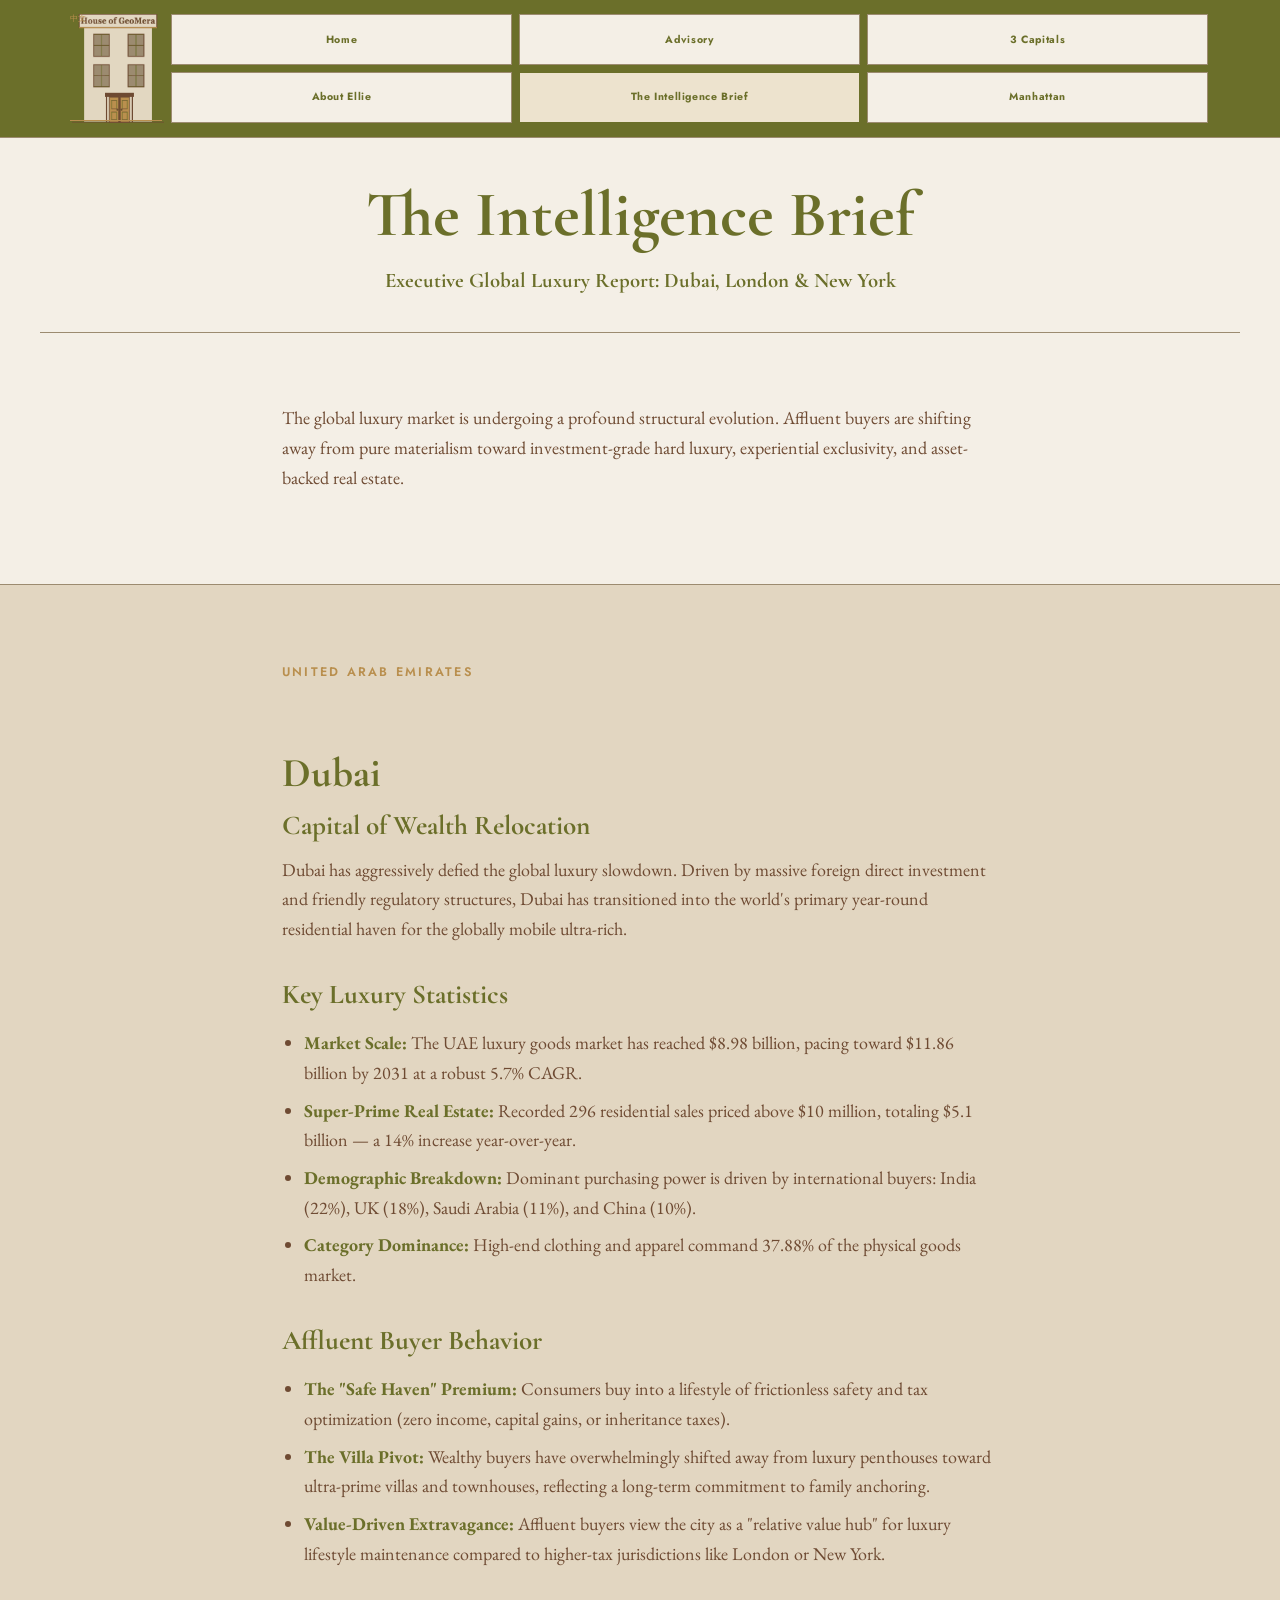
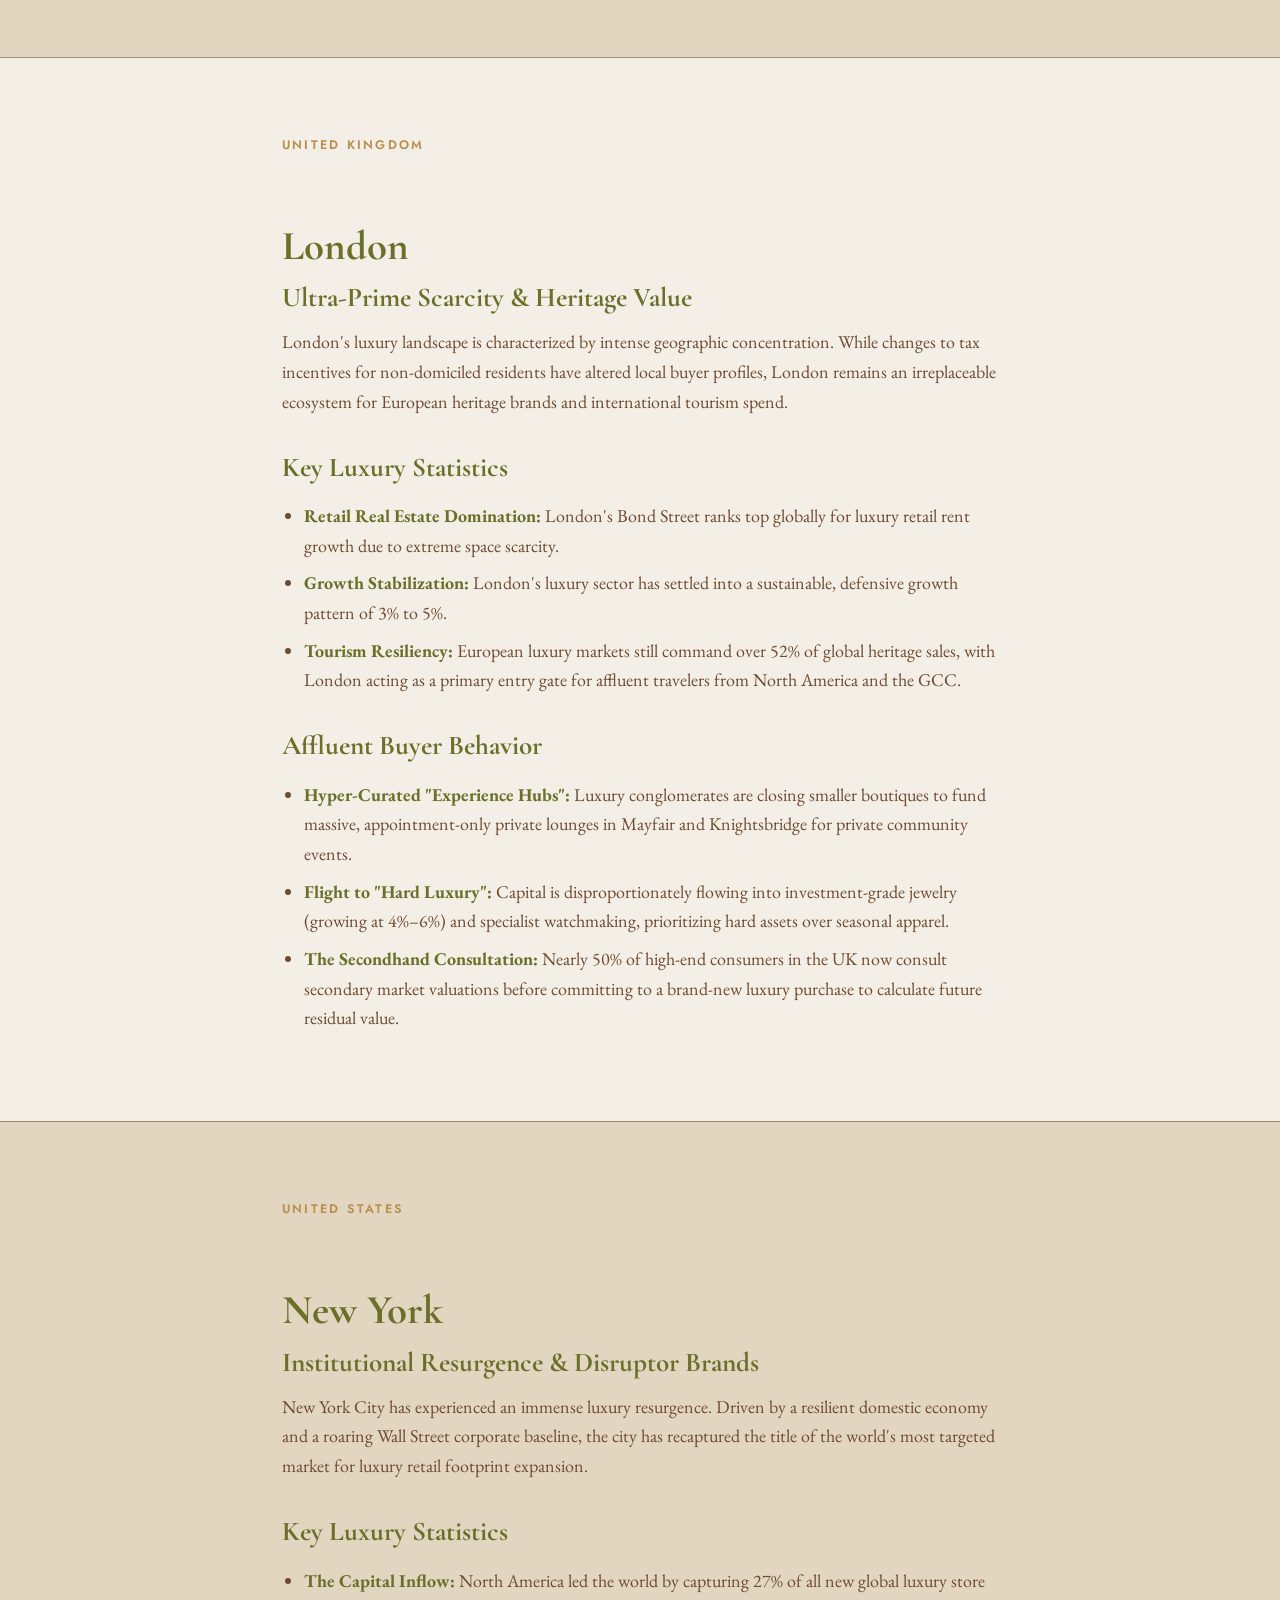
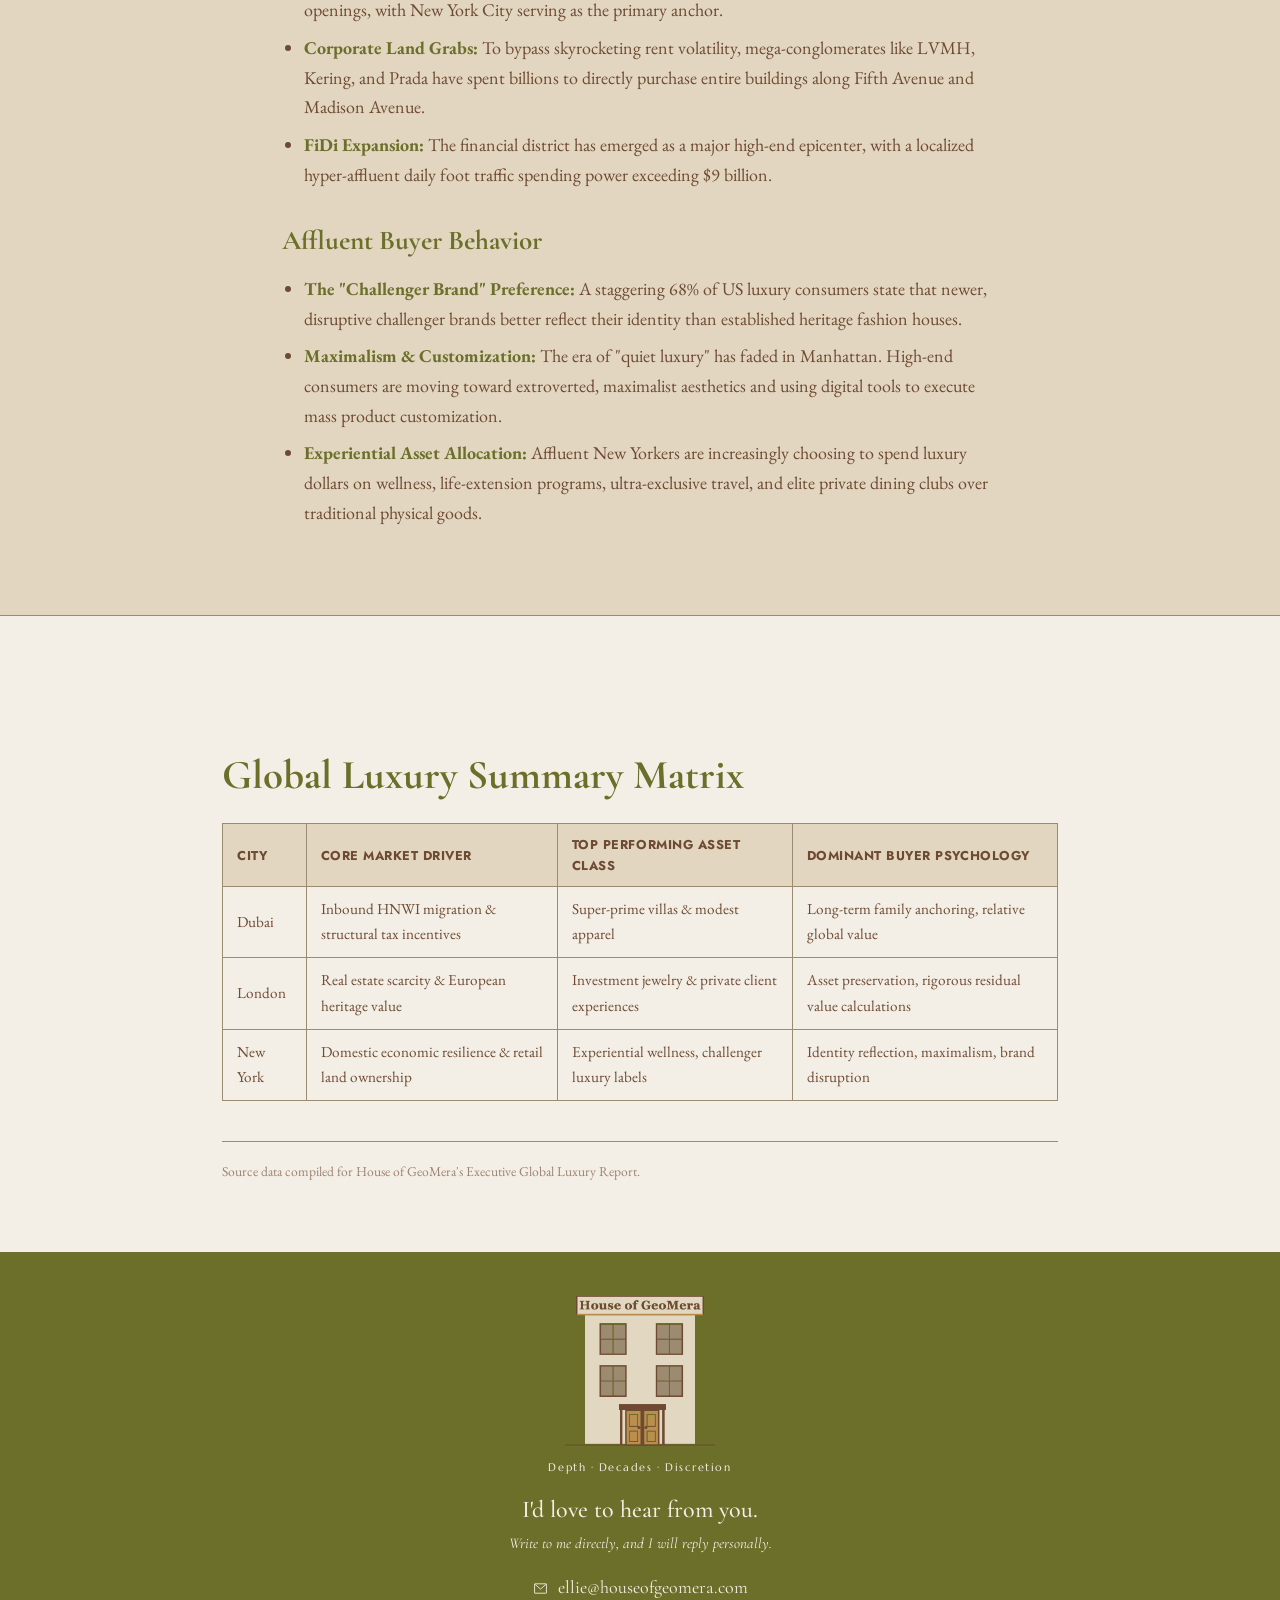
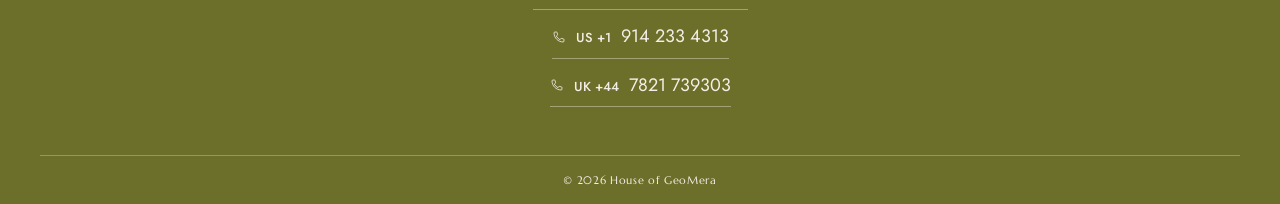
==== luxury-intelligence/global-report-2025-2026/index.html @ c850416c "Move Intelligence Brief to /luxury-intelligence/global-report-2025-2026/ with 301 redirect, fix head" ====
<!DOCTYPE html>
<html lang="en">
<head>
<meta charset="UTF-8">
<meta name="viewport" content="width=device-width, initial-scale=1.0">
<title>Global Luxury Market Intelligence 2025-2026: Dubai, London, NYC | House of GeoMera</title>
<meta name="description" content="Deep dive research into the 2025-2026 luxury market trends, ultra-prime real estate statistics, and affluent buyer behaviors across Dubai, London, and New York.">
<meta name="keywords" content="luxury market intelligence, luxury real estate 2026, Dubai super prime property, London ultra prime real estate, New York affluent buyer behavior, HNWI investment trends">
<link rel="canonical" href="https://www.houseofgeomera.com/luxury-intelligence/global-report-2025-2026/">
<meta property="og:type" content="article">
<meta property="og:title" content="Global Luxury Market Intelligence 2025-2026: Dubai, London, NYC">
<meta property="og:description" content="Exclusive 2025-2026 luxury market data and affluent buyer insights for Dubai, London, and New York.">
<meta property="og:url" content="https://www.houseofgeomera.com/luxury-intelligence/global-report-2025-2026/">
<meta property="og:image" content="https://www.houseofgeomera.com/images/og-cover.jpg">
<meta property="og:image:alt" content="Global luxury market intelligence report overview chart for Dubai, London, and New York City">
<meta property="twitter:card" content="summary_large_image">
<meta property="twitter:title" content="Global Luxury Market Intelligence 2025-2026: Dubai, London, NYC">
<meta property="twitter:description" content="Exclusive 2025-2026 luxury market data and affluent buyer insights for Dubai, London, and New York.">
<meta property="twitter:image" content="https://www.houseofgeomera.com/images/og-cover.jpg">
<script type="application/ld+json">
{
  "@context": "https://schema.org",
  "@type": "Report",
  "headline": "Executive Global Luxury Report (2025–2026): Dubai, London, & New York",
  "description": "An in-depth analysis of high-net-worth individual (HNWI) buyer behaviors and luxury market statistics across three global financial capitals.",
  "inLanguage": "en-US",
  "spatialCoverage": [
    {"@type": "Place", "name": "Dubai"},
    {"@type": "Place", "name": "London"},
    {"@type": "Place", "name": "New York City"}
  ],
  "temporalCoverage": "2025/2026",
  "about": [
    {"@type": "Thing", "name": "Luxury Goods Market"},
    {"@type": "Thing", "name": "Ultra-Prime Real Estate"},
    {"@type": "Thing", "name": "Affluent Buyer Behavior"}
  ]
}
</script>
<link rel="icon" type="image/png" sizes="32x32" href="/images/favicon-32x32.png">
<link rel="icon" type="image/png" sizes="16x16" href="/images/favicon-16x16.png">
<link rel="apple-touch-icon" sizes="180x180" href="/images/apple-touch-icon.png">
<link rel="icon" href="/images/favicon.ico">
<link rel="preconnect" href="https://fonts.googleapis.com">
<link rel="stylesheet" href="https://fonts.googleapis.com/css2?family=Cormorant+Garamond:wght@400;500;600&family=EB+Garamond:ital@0;1&family=Jost:wght@400;500;600&family=Marcellus&display=swap">
<link rel="stylesheet" href="/css/style.css">
</head>
<body>

<header class="site-header">
  <div class="container">
    <div class="nav-grid">
      <div class="logo-cell">
        <a href="/index.html" aria-label="House of GeoMera — Home">
          <img src="/images/logo-house-of-geomera.png" alt="House of GeoMera">
        </a>
        <a href="/zh.html" class="lang-tag">中文</a>
      </div>
      <a href="/index.html" class="tab r1c2">Home</a>
      <a href="/advisory.html" class="tab r1c3">Advisory</a>
      <div class="tab-cell r1c4">
        <span class="tab">3 Capitals</span>
        <div class="tab-dropdown">
          <a href="/dubai.html">Dubai</a>
          <a href="/london.html">London</a>
          <a href="/new-york.html">New York</a>
        </div>
      </div>
      <a href="/about.html" class="tab r2c2">About Ellie</a>
      <a href="/luxury-intelligence/global-report-2025-2026/" class="tab r2c3 current">The Intelligence Brief</a>
      <a href="/manhattan-neighborhoods.html" class="tab r2c4">Manhattan</a>
    </div>
  </div>
</header>

<main>
  <div class="page-hero page-hero-compact container">
    <div class="city-hero">
      <h1>The Intelligence Brief</h1>
      <p class="city-hero-sub">Executive Global Luxury Report: Dubai, London &amp; New York</p>
    </div>
  </div>

  <section>
    <div class="container prose">
      <p>The global luxury market is undergoing a profound structural evolution. Affluent buyers are shifting away from pure materialism toward investment-grade hard luxury, experiential exclusivity, and asset-backed real estate.</p>
    </div>
  </section>

  <section class="section-alt">
    <div class="container prose">
      <span class="eyebrow">United Arab Emirates</span>
      <h2>Dubai</h2>
      <h3 style="margin-top:-8px;">Capital of Wealth Relocation</h3>
      <p>Dubai has aggressively defied the global luxury slowdown. Driven by massive foreign direct investment and friendly regulatory structures, Dubai has transitioned into the world's primary year-round residential haven for the globally mobile ultra-rich.</p>

      <h3>Key Luxury Statistics</h3>
      <ul>
        <li><strong>Market Scale:</strong> The UAE luxury goods market has reached $8.98 billion, pacing toward $11.86 billion by 2031 at a robust 5.7% CAGR.</li>
        <li><strong>Super-Prime Real Estate:</strong> Recorded 296 residential sales priced above $10 million, totaling $5.1 billion — a 14% increase year-over-year.</li>
        <li><strong>Demographic Breakdown:</strong> Dominant purchasing power is driven by international buyers: India (22%), UK (18%), Saudi Arabia (11%), and China (10%).</li>
        <li><strong>Category Dominance:</strong> High-end clothing and apparel command 37.88% of the physical goods market.</li>
      </ul>

      <h3>Affluent Buyer Behavior</h3>
      <ul>
        <li><strong>The "Safe Haven" Premium:</strong> Consumers buy into a lifestyle of frictionless safety and tax optimization (zero income, capital gains, or inheritance taxes).</li>
        <li><strong>The Villa Pivot:</strong> Wealthy buyers have overwhelmingly shifted away from luxury penthouses toward ultra-prime villas and townhouses, reflecting a long-term commitment to family anchoring.</li>
        <li><strong>Value-Driven Extravagance:</strong> Affluent buyers view the city as a "relative value hub" for luxury lifestyle maintenance compared to higher-tax jurisdictions like London or New York.</li>
      </ul>
    </div>
  </section>

  <section>
    <div class="container prose">
      <span class="eyebrow">United Kingdom</span>
      <h2>London</h2>
      <h3 style="margin-top:-8px;">Ultra-Prime Scarcity &amp; Heritage Value</h3>
      <p>London's luxury landscape is characterized by intense geographic concentration. While changes to tax incentives for non-domiciled residents have altered local buyer profiles, London remains an irreplaceable ecosystem for European heritage brands and international tourism spend.</p>

      <h3>Key Luxury Statistics</h3>
      <ul>
        <li><strong>Retail Real Estate Domination:</strong> London's Bond Street ranks top globally for luxury retail rent growth due to extreme space scarcity.</li>
        <li><strong>Growth Stabilization:</strong> London's luxury sector has settled into a sustainable, defensive growth pattern of 3% to 5%.</li>
        <li><strong>Tourism Resiliency:</strong> European luxury markets still command over 52% of global heritage sales, with London acting as a primary entry gate for affluent travelers from North America and the GCC.</li>
      </ul>

      <h3>Affluent Buyer Behavior</h3>
      <ul>
        <li><strong>Hyper-Curated "Experience Hubs":</strong> Luxury conglomerates are closing smaller boutiques to fund massive, appointment-only private lounges in Mayfair and Knightsbridge for private community events.</li>
        <li><strong>Flight to "Hard Luxury":</strong> Capital is disproportionately flowing into investment-grade jewelry (growing at 4%–6%) and specialist watchmaking, prioritizing hard assets over seasonal apparel.</li>
        <li><strong>The Secondhand Consultation:</strong> Nearly 50% of high-end consumers in the UK now consult secondary market valuations before committing to a brand-new luxury purchase to calculate future residual value.</li>
      </ul>
    </div>
  </section>

  <section class="section-alt">
    <div class="container prose">
      <span class="eyebrow">United States</span>
      <h2>New York</h2>
      <h3 style="margin-top:-8px;">Institutional Resurgence &amp; Disruptor Brands</h3>
      <p>New York City has experienced an immense luxury resurgence. Driven by a resilient domestic economy and a roaring Wall Street corporate baseline, the city has recaptured the title of the world's most targeted market for luxury retail footprint expansion.</p>

      <h3>Key Luxury Statistics</h3>
      <ul>
        <li><strong>The Capital Inflow:</strong> North America led the world by capturing 27% of all new global luxury store openings, with New York City serving as the primary anchor.</li>
        <li><strong>Corporate Land Grabs:</strong> To bypass skyrocketing rent volatility, mega-conglomerates like LVMH, Kering, and Prada have spent billions to directly purchase entire buildings along Fifth Avenue and Madison Avenue.</li>
        <li><strong>FiDi Expansion:</strong> The financial district has emerged as a major high-end epicenter, with a localized hyper-affluent daily foot traffic spending power exceeding $9 billion.</li>
      </ul>

      <h3>Affluent Buyer Behavior</h3>
      <ul>
        <li><strong>The "Challenger Brand" Preference:</strong> A staggering 68% of US luxury consumers state that newer, disruptive challenger brands better reflect their identity than established heritage fashion houses.</li>
        <li><strong>Maximalism &amp; Customization:</strong> The era of "quiet luxury" has faded in Manhattan. High-end consumers are moving toward extroverted, maximalist aesthetics and using digital tools to execute mass product customization.</li>
        <li><strong>Experiential Asset Allocation:</strong> Affluent New Yorkers are increasingly choosing to spend luxury dollars on wellness, life-extension programs, ultra-exclusive travel, and elite private dining clubs over traditional physical goods.</li>
      </ul>
    </div>
  </section>

  <section>
    <div class="container prose" style="max-width:900px;">
      <h2>Global Luxury Summary Matrix</h2>
      <table class="data-table">
        <thead>
          <tr>
            <th>City</th>
            <th>Core Market Driver</th>
            <th>Top Performing Asset Class</th>
            <th>Dominant Buyer Psychology</th>
          </tr>
        </thead>
        <tbody>
          <tr>
            <td>Dubai</td>
            <td>Inbound HNWI migration &amp; structural tax incentives</td>
            <td>Super-prime villas &amp; modest apparel</td>
            <td>Long-term family anchoring, relative global value</td>
          </tr>
          <tr>
            <td>London</td>
            <td>Real estate scarcity &amp; European heritage value</td>
            <td>Investment jewelry &amp; private client experiences</td>
            <td>Asset preservation, rigorous residual value calculations</td>
          </tr>
          <tr>
            <td>New York</td>
            <td>Domestic economic resilience &amp; retail land ownership</td>
            <td>Experiential wellness, challenger luxury labels</td>
            <td>Identity reflection, maximalism, brand disruption</td>
          </tr>
        </tbody>
      </table>
      <div class="source-note">
        Source data compiled for House of GeoMera's Executive Global Luxury Report.
      </div>
    </div>
  </section>
</main>

<footer class="hog-footer" id="contact">
  <div class="container hog-footer-inner">
    <div class="hog-footer-brand">
      <img src="/images/logo-house-of-geomera.png" alt="House of GeoMera">
      <div class="hog-footer-tagline">Depth &middot; Decades &middot; Discretion</div>
    </div>
    <div class="hog-footer-divider"></div>
    <div class="hog-footer-contact">
      <h2>I'd love to hear from you.</h2>
      <p class="hog-footer-note">Write to me directly, and I will reply personally.</p>
      <a href="mailto:ellie@houseofgeomera.com" class="hog-contact-link">
        <svg width="15" height="15" viewBox="0 0 24 24" fill="none"><rect x="2.5" y="4.5" width="19" height="15" rx="0.5" stroke="#f4efe6" stroke-width="1.4"/><path d="M3.5 5.5L12 13L20.5 5.5" stroke="#f4efe6" stroke-width="1.4"/></svg>
        ellie@houseofgeomera.com
      </a>
      <a href="tel:+19142334313" class="hog-contact-link hog-phone">
        <svg width="14" height="14" viewBox="0 0 24 24" fill="none"><path d="M5 3.5C4 3.5 3.5 4 3.5 5C3.5 13.5 10.5 20.5 19 20.5C20 20.5 20.5 20 20.5 19V16.2C20.5 15.7 20.1 15.3 19.6 15.2L15.9 14.4C15.5 14.3 15.1 14.5 14.9 14.8L13.6 16.6C11 15.3 8.7 13 7.4 10.4L9.2 9.1C9.5 8.9 9.7 8.5 9.6 8.1L8.8 4.4C8.7 3.9 8.3 3.5 7.8 3.5H5Z" stroke="#f4efe6" stroke-width="1.4" stroke-linejoin="round"/></svg>
        <span><span class="hog-country">US +1</span>914 233 4313</span>
      </a>
      <a href="tel:+447821739303" class="hog-contact-link hog-phone">
        <svg width="14" height="14" viewBox="0 0 24 24" fill="none"><path d="M5 3.5C4 3.5 3.5 4 3.5 5C3.5 13.5 10.5 20.5 19 20.5C20 20.5 20.5 20 20.5 19V16.2C20.5 15.7 20.1 15.3 19.6 15.2L15.9 14.4C15.5 14.3 15.1 14.5 14.9 14.8L13.6 16.6C11 15.3 8.7 13 7.4 10.4L9.2 9.1C9.5 8.9 9.7 8.5 9.6 8.1L8.8 4.4C8.7 3.9 8.3 3.5 7.8 3.5H5Z" stroke="#f4efe6" stroke-width="1.4" stroke-linejoin="round"/></svg>
        <span><span class="hog-country">UK +44</span>7821 739303</span>
      </a>
    </div>
  </div>
  <div class="hog-footer-bottom container">&copy; 2026 House of GeoMera</div>
</footer>
<script src="/js/main.js"></script>
</body>
</html>
---- css/style.css ----
/* ==========================================================================
   Ellie's Connect — Brand Stylesheet
   ========================================================================== */

:root {
  /* House of GeoMera palette (logo-matched) */
  --linen: #f4efe6;
  --sand: #e2d6c1;
  --taupe: #9c8b70;
  --olive: #6b6f2a;
  --brown: #6e4a32;
  --brass: #b98f4e;

  /* Semantic aliases (kept so existing rules/inline styles need no rewrite) */
  --cream: var(--linen);
  --cream-light: var(--sand);
  --burgundy: var(--brown);
  --burgundy-dark: #5a3a28;
  --gold: var(--brass);
  --gold-light: var(--sand);
  --gold-logo: var(--brass);
  --text-dark: var(--brown);
  --text-muted: rgba(110, 74, 50, 0.65);
  --border: var(--taupe);
  --serif: 'Cormorant Garamond', 'Playfair Display', Georgia, 'Times New Roman', serif;
  --serif-body: 'EB Garamond', Georgia, 'Times New Roman', serif;
  --sans: 'Jost', 'Helvetica Neue', Arial, sans-serif;
  --max-width: 1200px;
}

* { box-sizing: border-box; }

html { scroll-behavior: smooth; }

body {
  margin: 0;
  background: var(--cream);
  color: var(--text-dark);
  font-family: var(--serif-body);
  font-size: 18px;
  line-height: 1.65;
  -webkit-font-smoothing: antialiased;
}

img { max-width: 100%; display: block; }

a { color: inherit; text-decoration: none; }

h1, h2, h3, h4 {
  font-family: var(--serif);
  font-weight: 700;
  color: var(--olive);
  line-height: 1.15;
  margin: 0 0 0.5em;
}

h1 { font-size: clamp(2.4rem, 5vw, 4rem); font-weight: 700; }
h2 { font-size: clamp(1.8rem, 3.2vw, 2.6rem); }
h3 { font-size: clamp(1.3rem, 2.2vw, 1.7rem); }

p { margin: 0 0 1.2em; }

.eyebrow {
  font-family: var(--sans);
  text-transform: uppercase;
  letter-spacing: 0.18em;
  font-size: 0.78rem;
  color: var(--gold);
  font-weight: 600;
}

.container {
  max-width: var(--max-width);
  margin: 0 auto;
  padding: 0 32px;
}

/* ---------- Header ---------- */
.site-header {
  border-bottom: 1px solid var(--border);
  background: var(--olive);
}

.header-inner {
  display: flex;
  align-items: center;
  justify-content: space-between;
  max-width: var(--max-width);
  margin: 0 auto;
  padding: 18px 32px;
  gap: 24px;
}

.logo {
  display: flex;
  align-items: center;
  gap: 12px;
  flex-shrink: 0;
}

.logo-mark {
  width: 52px;
  height: 52px;
  background: var(--burgundy);
  display: flex;
  align-items: center;
  justify-content: center;
  border-radius: 3px;
}

.logo-text {
  font-family: var(--serif);
  font-size: 1.15rem;
  color: var(--burgundy);
  line-height: 1.1;
}

.logo-text span { display: block; font-size: 0.95em; }

.header-logo-img { height: 58px; width: auto; display: block; }

nav.main-nav {
  display: flex;
  align-items: center;
  gap: 28px;
  font-family: var(--serif-body);
  font-size: 1.02rem;
}

nav.main-nav > ul {
  display: flex;
  list-style: none;
  gap: 26px;
  margin: 0;
  padding: 0;
  align-items: center;
}

nav.main-nav .has-dropdown { position: relative; }

nav.main-nav .dropdown {
  display: none;
  position: absolute;
  top: 100%;
  left: 0;
  background: var(--cream-light);
  border: 1px solid var(--border);
  min-width: 220px;
  padding: 10px 0;
  margin-top: 12px;
}

nav.main-nav .has-dropdown:hover .dropdown,
nav.main-nav .has-dropdown:focus-within .dropdown { display: block; }

nav.main-nav .dropdown a {
  display: block;
  padding: 9px 20px;
  font-size: 0.96rem;
}

nav.main-nav .dropdown a:hover { background: var(--cream); color: var(--gold); }

nav.main-nav a:hover, nav.main-nav .current { color: var(--burgundy); border-bottom: 1px solid var(--olive); }

.nav-lang { font-size: 0.9rem; color: var(--text-muted); }

.nav-toggle {
  display: none;
  background: none;
  border: 1px solid var(--border);
  padding: 8px 12px;
  font-family: var(--sans);
  cursor: pointer;
}

/* ---------- Buttons ---------- */
.btn {
  display: inline-block;
  font-family: var(--sans);
  text-transform: uppercase;
  letter-spacing: 0.12em;
  font-size: 0.82rem;
  font-weight: 600;
  padding: 15px 34px;
  border: 1px solid var(--burgundy);
  color: var(--burgundy);
  background: transparent;
  transition: background 0.2s, color 0.2s;
  cursor: pointer;
}

.btn:hover { background: var(--burgundy); color: var(--cream-light); }

.btn-solid { background: var(--burgundy); color: var(--cream-light); }
.btn-solid:hover { background: var(--burgundy-dark); }

/* ---------- Hero ---------- */
.hero {
  padding: 90px 0 70px;
}

.hero .eyebrow { margin-bottom: 18px; display: block; }

.hero h1 { max-width: 850px; margin-bottom: 34px; }

.hero-actions { margin-bottom: 56px; }

.stat-row {
  display: grid;
  grid-template-columns: repeat(4, 1fr);
  gap: 22px;
  max-width: 900px;
}

.stat-box {
  border: 1px solid var(--border);
  background: var(--olive);
  padding: 34px 18px;
  text-align: center;
}

.stat-num {
  font-family: var(--serif);
  font-size: 2.6rem;
  font-weight: 700;
  color: var(--linen);
  line-height: 1;
  margin-bottom: 8px;
}

.stat-label {
  font-family: var(--sans);
  font-weight: 700;
  font-size: 0.82rem;
  letter-spacing: 0.04em;
  color: var(--linen);
}

/* ---------- Sections ---------- */
section { padding: 70px 0; }

.section-alt { background: var(--cream-light); border-top: 1px solid var(--border); border-bottom: 1px solid var(--border); }

.section-intro { max-width: 760px; margin-bottom: 46px; }

.grid-3 {
  display: grid;
  grid-template-columns: repeat(3, 1fr);
  gap: 34px;
}

.grid-2 {
  display: grid;
  grid-template-columns: repeat(2, 1fr);
  gap: 46px;
  align-items: start;
}

.card {
  border: 1px solid var(--border);
  padding: 40px 32px;
  background: var(--olive);
}

.card h3 { margin-bottom: 14px; color: var(--linen); }

.card p { color: var(--linen); }

.card a { color: var(--sand) !important; }

.card .num {
  font-family: var(--serif);
  color: var(--sand);
  font-size: 1.1rem;
  margin-bottom: 10px;
  display: block;
}

.pillar-list {
  list-style: none;
  padding: 0;
  margin: 0;
}

.pillar-list li {
  padding: 18px 0;
  border-bottom: 1px solid var(--border);
}

.pillar-list li:first-child { border-top: 1px solid var(--border); }

/* ---------- Quote / Pull ---------- */
.pull-quote {
  font-family: var(--serif);
  font-size: clamp(1.5rem, 2.6vw, 2.1rem);
  color: var(--burgundy);
  font-weight: 400;
  border-left: 3px solid var(--gold);
  padding-left: 28px;
  margin: 0;
}

/* ---------- Footer / Invitation ---------- */
.footer-invite {
  background: var(--burgundy);
  color: var(--cream-light);
  text-align: center;
  padding: 76px 0 0;
}

.footer-logo { margin-bottom: 34px; }

.footer-logo img {
  height: 96px;
  width: auto;
  margin: 0 auto;
}

.footer-invite .eyebrow { color: var(--gold-logo); display: block; margin-bottom: 18px; }

.footer-invite h2 {
  color: var(--cream-light);
  max-width: 620px;
  margin: 0 auto 18px;
}

.footer-invite .footer-note {
  font-family: var(--serif-body);
  font-size: 1.15rem;
  color: #d9cdb0;
  max-width: 440px;
  margin: 0 auto 40px;
}

.footer-contact-links {
  display: flex;
  justify-content: center;
  align-items: center;
  gap: 34px;
  flex-wrap: wrap;
  margin-bottom: 52px;
}

.footer-contact-links a {
  font-family: var(--serif);
  font-size: 1.25rem;
  color: var(--cream-light);
  border-bottom: 1px solid var(--gold-logo);
  padding-bottom: 3px;
  transition: color 0.2s;
}

.footer-contact-links a:hover { color: var(--gold-logo); }

.footer-contact-links .divider-dot { color: var(--gold-logo); }

.footer-bottom {
  border-top: 1px solid rgba(236, 178, 92, 0.28);
  padding: 24px 0;
  display: flex;
  justify-content: space-between;
  flex-wrap: wrap;
  gap: 10px;
  font-family: var(--sans);
  font-size: 0.78rem;
  letter-spacing: 0.05em;
}

.footer-bottom .cities { color: #b8a97e; }
.footer-bottom .copyright { color: #8a7a5e; }

/* ---------- Page header (interior pages) ---------- */
.page-hero {
  padding: 64px 0 50px;
  border-bottom: 1px solid var(--border);
}

.breadcrumb {
  font-family: var(--sans);
  font-size: 0.78rem;
  letter-spacing: 0.05em;
  color: var(--text-muted);
  margin-bottom: 22px;
  text-transform: uppercase;
}

.breadcrumb a { color: var(--gold); }

.city-hero { max-width: 640px; margin: 0 auto; text-align: center; }
.city-hero h1 { font-weight: 700; color: var(--olive); margin-bottom: 0.2em; }
.city-hero-sub { font-family: var(--serif); font-weight: 700; color: var(--olive); font-size: 1.3rem; margin: 0 auto; }

.page-hero-compact { padding: 40px 0 34px; min-height: 150px; display: flex; align-items: center; justify-content: center; }

.about-portrait { border: 1px solid var(--olive); padding: 10px; background: var(--olive); }
.about-portrait img { width: 100%; height: auto; aspect-ratio: 4 / 5; object-fit: cover; object-position: top; }

.prose strong, .prose b { color: var(--olive); }

.prose { max-width: 780px; }
.prose h2 { margin-top: 1.6em; }
.prose h3 { margin-top: 1.3em; color: var(--olive); }
.prose ul { padding-left: 22px; }
.prose li { margin-bottom: 8px; }

table.data-table {
  width: 100%;
  border-collapse: collapse;
  margin: 24px 0;
  font-size: 0.95rem;
}

table.data-table th, table.data-table td {
  border: 1px solid var(--border);
  padding: 10px 14px;
  text-align: left;
}

table.data-table th {
  background: var(--cream-light);
  font-family: var(--sans);
  font-size: 0.8rem;
  letter-spacing: 0.04em;
  text-transform: uppercase;
  color: var(--burgundy);
}

.source-note {
  font-size: 0.85rem;
  color: var(--text-muted);
  border-top: 1px solid var(--border);
  padding-top: 18px;
  margin-top: 40px;
}

.city-tabs {
  display: flex;
  gap: 10px;
  margin-bottom: 40px;
  flex-wrap: wrap;
}

.city-tabs a {
  font-family: var(--sans);
  font-size: 0.82rem;
  letter-spacing: 0.06em;
  text-transform: uppercase;
  padding: 10px 20px;
  border: 1px solid var(--border);
}

.city-tabs a.active, .city-tabs a:hover { background: var(--burgundy); color: var(--cream-light); border-color: var(--burgundy); }

.city-block { padding: 30px 0 10px; border-top: 1px solid var(--border); margin-top: 10px; }
.city-block:first-of-type { border-top: none; margin-top: 0; }

.neigh-block { padding: 26px 0; border-bottom: 1px solid var(--border); }
.neigh-block:last-child { border-bottom: none; }

/* ---------- House of GeoMera — Navigation (locked, do not restructure) ---------- */
.nav-grid {
  display: grid;
  grid-template-columns: 92px repeat(3, 1fr);
  grid-template-rows: repeat(2, 1fr);
  gap: 7px;
  align-items: stretch;
  padding: 14px 0;
}

.logo-cell { grid-row: 1 / 3; grid-column: 1; position: relative; }

.logo-cell a { display: block; width: 100%; height: 100%; }

.logo-cell svg, .logo-cell img { display: block; width: 100%; height: 100%; object-fit: fill; }

.logo-cell .lang-tag {
  position: absolute;
  bottom: 2px;
  right: 2px;
  font-size: 8px;
  color: var(--brass);
  border-bottom: 1px solid var(--brass);
  text-decoration: none;
}

.nav-grid .tab {
  border: 1px solid var(--taupe);
  background: var(--linen);
  display: flex;
  align-items: center;
  justify-content: center;
  text-align: center;
  font-family: var(--sans);
  font-weight: 700;
  font-size: 10.5px;
  letter-spacing: 0.06em;
  color: var(--olive);
  padding: 8px 6px;
  text-decoration: none;
  transition: border-color 0.15s, background 0.15s, color 0.15s;
}

.nav-grid .tab:hover, .nav-grid .tab.current {
  border-color: var(--olive);
  background: #ede3ce;
  color: var(--olive);
}

.nav-grid .tab-cell { position: relative; }
.nav-grid .tab-cell .tab { width: 100%; height: 100%; }

.tab-dropdown {
  display: none;
  flex-direction: column;
  position: absolute;
  top: 100%;
  left: 0;
  right: 0;
  background: var(--linen);
  border: 1px solid var(--taupe);
  border-top: none;
  z-index: 50;
}

.tab-cell:hover .tab-dropdown,
.tab-cell:focus-within .tab-dropdown { display: flex; }

.tab-dropdown a {
  padding: 8px 10px;
  font-family: var(--sans);
  font-size: 10.5px;
  letter-spacing: 0.06em;
  color: var(--brown);
  text-decoration: none;
  border-top: 1px solid var(--border);
  text-align: center;
}

.tab-dropdown a:first-child { border-top: none; }
.tab-dropdown a:hover { background: #ede3ce; color: var(--olive); }
.tab-dropdown a.current { color: var(--olive); font-weight: 600; }

.nav-grid .r1c2 { grid-row: 1; grid-column: 2; }
.nav-grid .r1c3 { grid-row: 1; grid-column: 3; }
.nav-grid .r1c4 { grid-row: 1; grid-column: 4; }
.nav-grid .r2c2 { grid-row: 2; grid-column: 2; }
.nav-grid .r2c3 { grid-row: 2; grid-column: 3; }
.nav-grid .r2c4 { grid-row: 2; grid-column: 4; }

/* ---------- House of GeoMera — Footer (locked) ---------- */
.hog-footer { background: var(--olive); }

.hog-footer-inner {
  display: flex;
  flex-direction: column;
  align-items: center;
  text-align: center;
  gap: 20px;
  padding: 44px 32px 36px;
}

.hog-footer-brand { flex: none; }

.hog-footer-brand svg, .hog-footer-brand img { display: block; width: 150px; height: 150px; object-fit: fill; margin: 0 auto; }

.hog-footer-tagline {
  margin-top: 12px;
  font-family: 'Marcellus', serif;
  font-size: 11px;
  letter-spacing: 0.14em;
  color: var(--linen);
  text-align: center;
}

.hog-footer-divider { display: none; }

.hog-footer-contact { flex: none; padding-top: 0; color: var(--linen); display: flex; flex-direction: column; align-items: center; }

.hog-footer-contact h2 {
  font-family: var(--serif);
  font-size: 24px;
  font-weight: 500;
  margin-bottom: 8px;
  color: var(--linen);
}

.hog-footer-note {
  font-family: var(--serif);
  font-style: italic;
  font-size: 15px;
  color: var(--linen);
  margin-bottom: 18px;
  max-width: 400px;
  line-height: 1.55;
}

.hog-contact-link {
  display: flex;
  align-items: center;
  justify-content: center;
  gap: 10px;
  text-decoration: none;
  color: var(--linen);
  font-family: var(--serif);
  font-size: 18px;
  margin-bottom: 12px;
  margin-left: auto;
  margin-right: auto;
  border-bottom: 1px solid rgba(244, 239, 230, 0.4);
  padding-bottom: 6px;
  width: fit-content;
}

.hog-contact-link svg { flex-shrink: 0; }

.hog-phone { font-family: var(--sans); }

.hog-country {
  font-family: var(--sans);
  font-weight: 500;
  color: var(--linen);
  font-size: 13px;
  margin-right: 10px;
}

.hog-footer-bottom {
  border-top: 1px solid rgba(244, 239, 230, 0.3);
  padding: 15px 32px;
  text-align: center;
  font-family: 'Marcellus', serif;
  font-size: 11px;
  letter-spacing: 0.06em;
  color: var(--linen);
}

@media (max-width: 700px) {
  .nav-grid { grid-template-columns: 64px repeat(3, 1fr); gap: 4px; }
  .nav-grid .tab { font-size: 9px; padding: 6px 3px; letter-spacing: 0.03em; }
  .hog-footer-inner { flex-direction: column; align-items: center; text-align: center; gap: 20px; }
  .hog-footer-divider { display: none; }
  .hog-contact-link { margin-left: auto; margin-right: auto; }
}

/* ---------- Responsive ---------- */
@media (max-width: 900px) {
  .grid-3 { grid-template-columns: 1fr; }
  .grid-2 { grid-template-columns: 1fr; }
  .stat-row { grid-template-columns: repeat(2, 1fr); }
}

@media (max-width: 760px) {
  nav.main-nav { display: none; }
  .nav-toggle { display: block; }
  .header-inner { flex-wrap: wrap; }
  nav.main-nav.open {
    display: flex;
    flex-direction: column;
    align-items: flex-start;
    width: 100%;
    order: 3;
    padding-top: 20px;
    gap: 4px;
  }
  nav.main-nav.open > ul { flex-direction: column; align-items: flex-start; gap: 4px; width: 100%; }
  nav.main-nav .dropdown { position: static; display: block; margin-top: 4px; border: none; padding-left: 14px; }
  .footer-invite { padding-top: 60px; }
  .footer-contact-links { flex-direction: column; gap: 18px; }
}
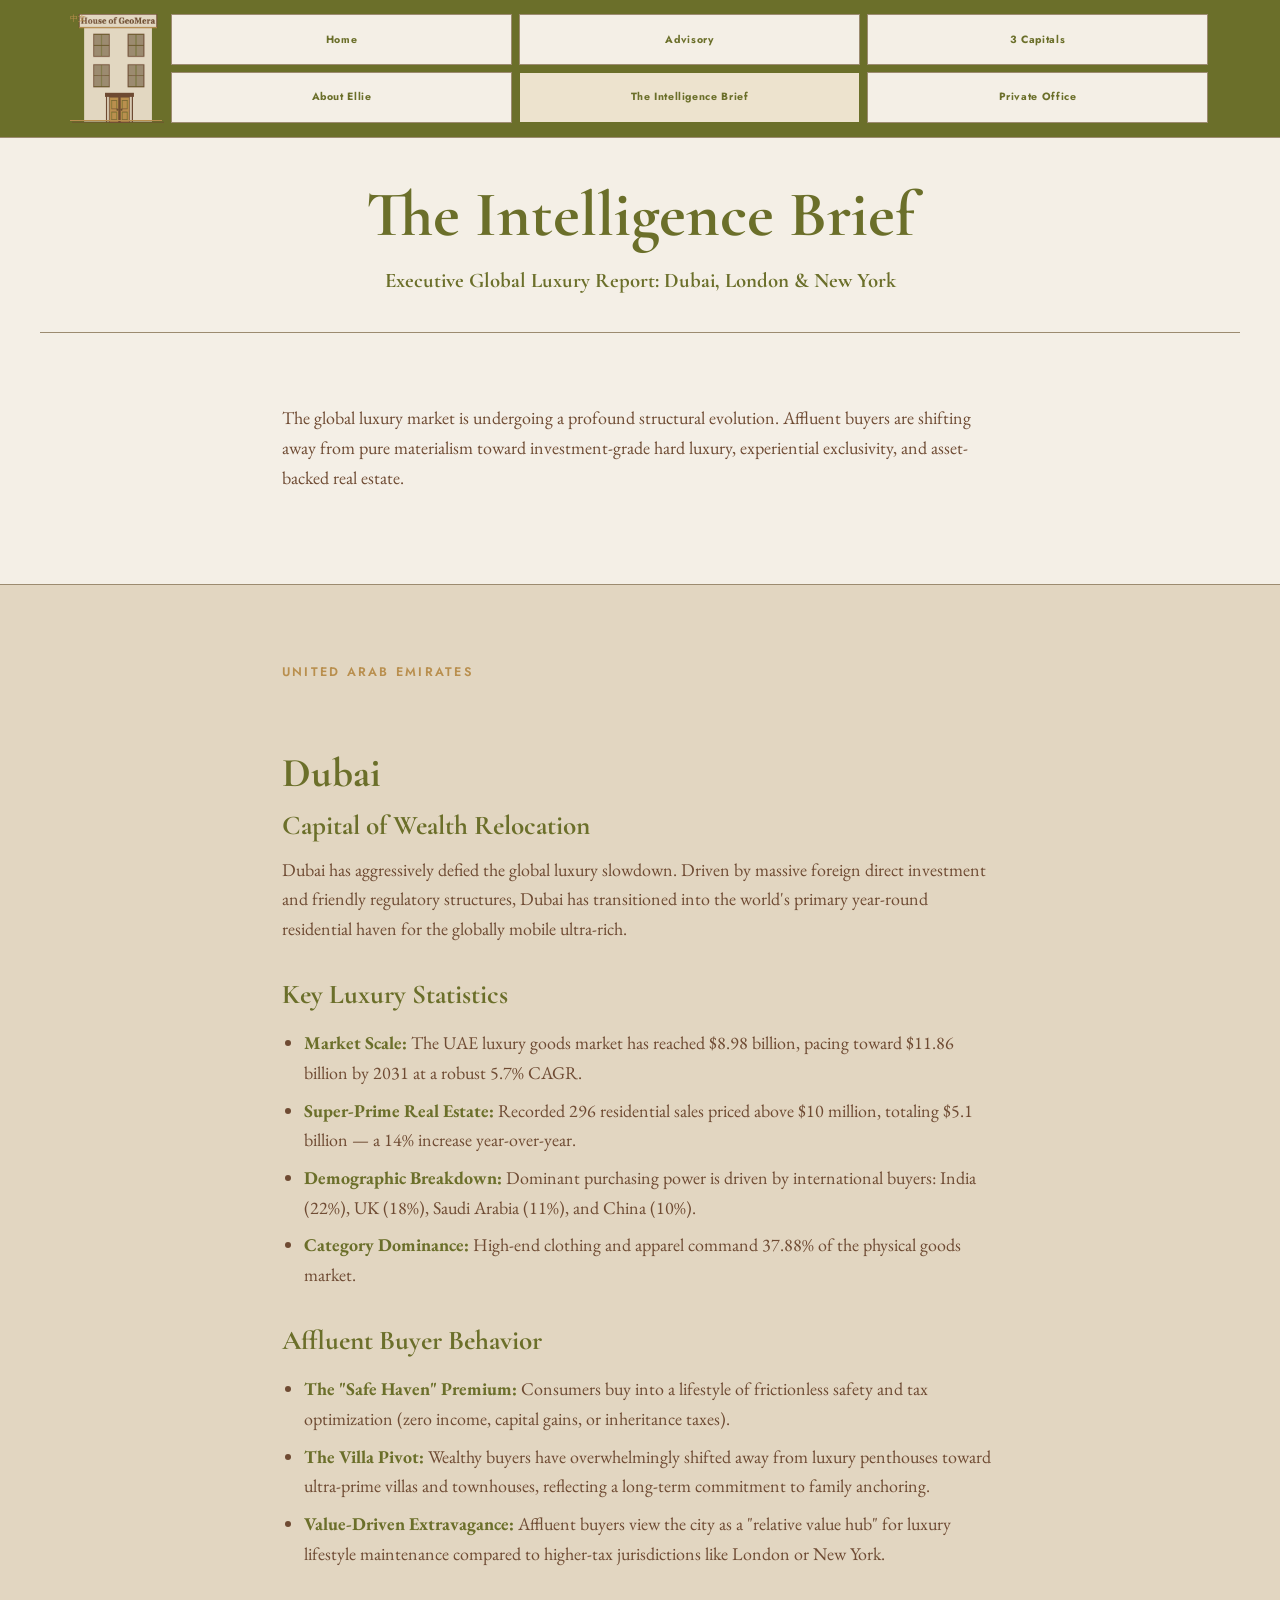
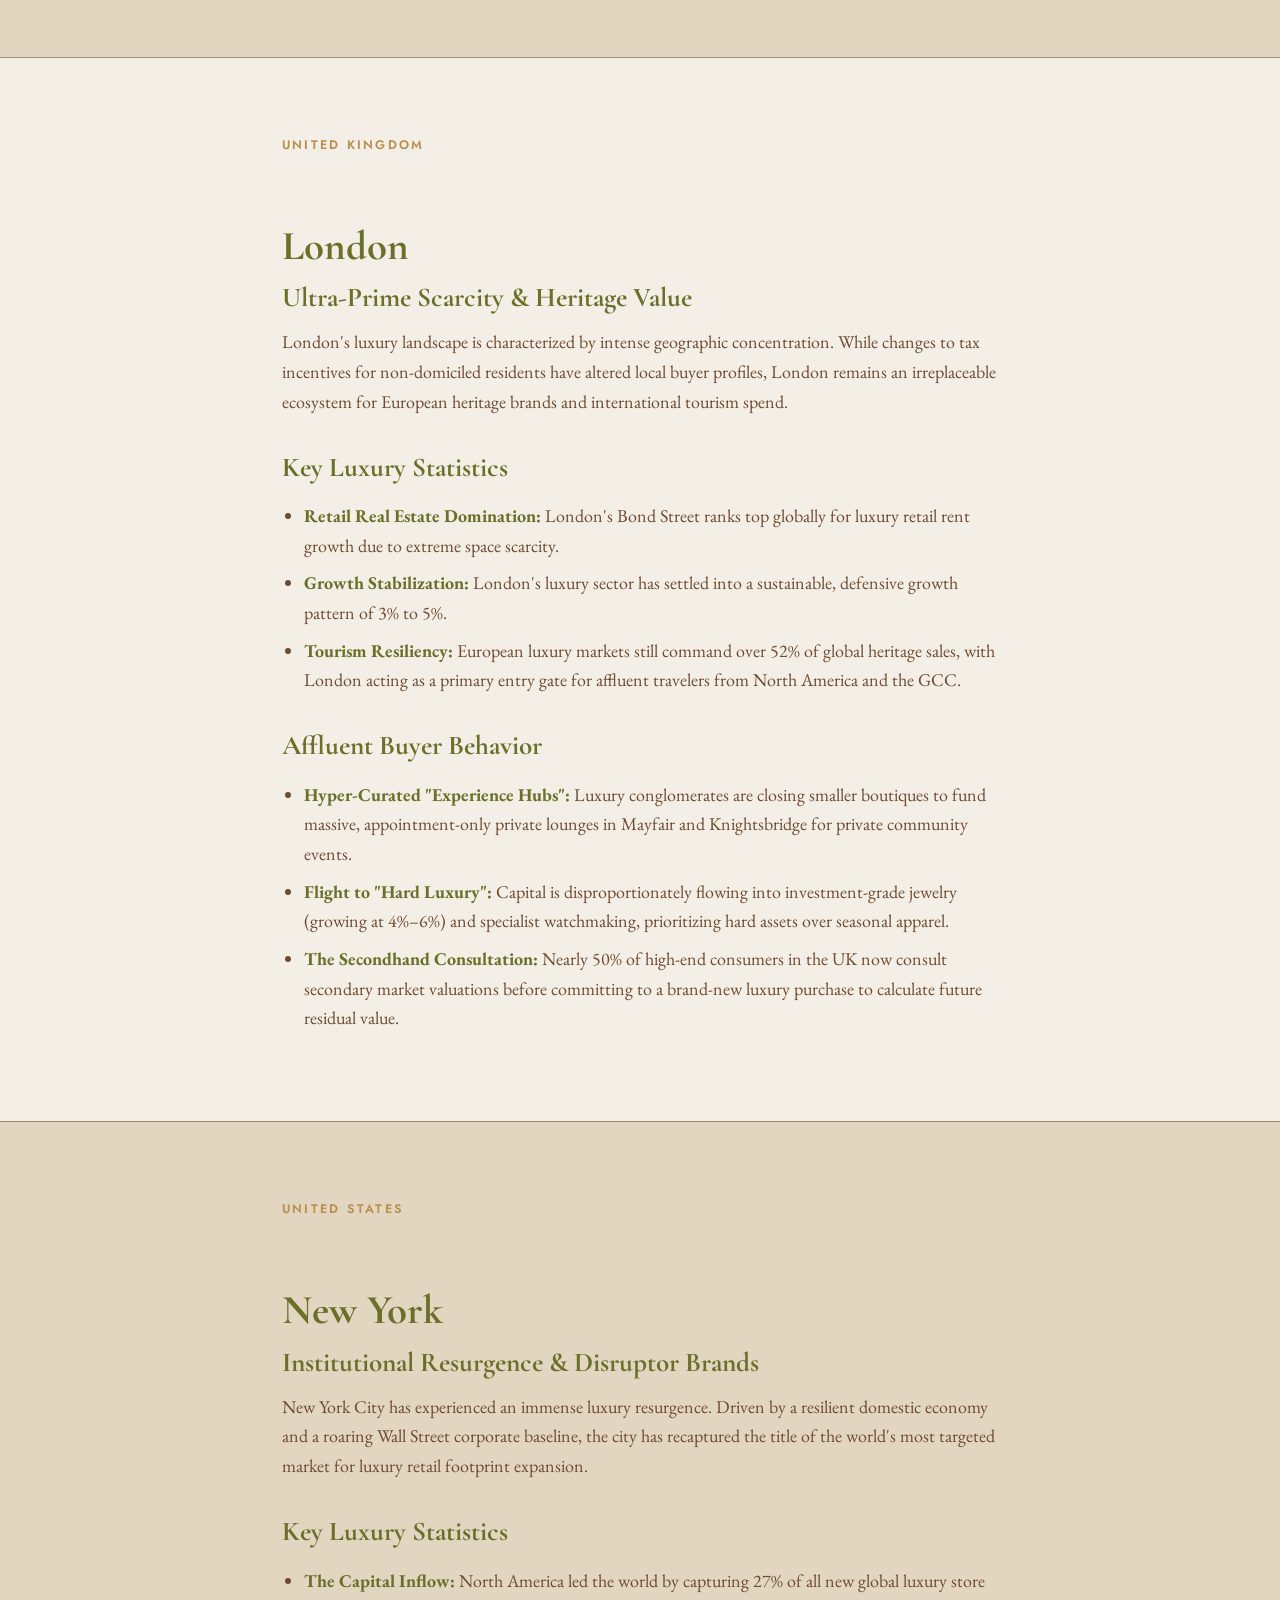
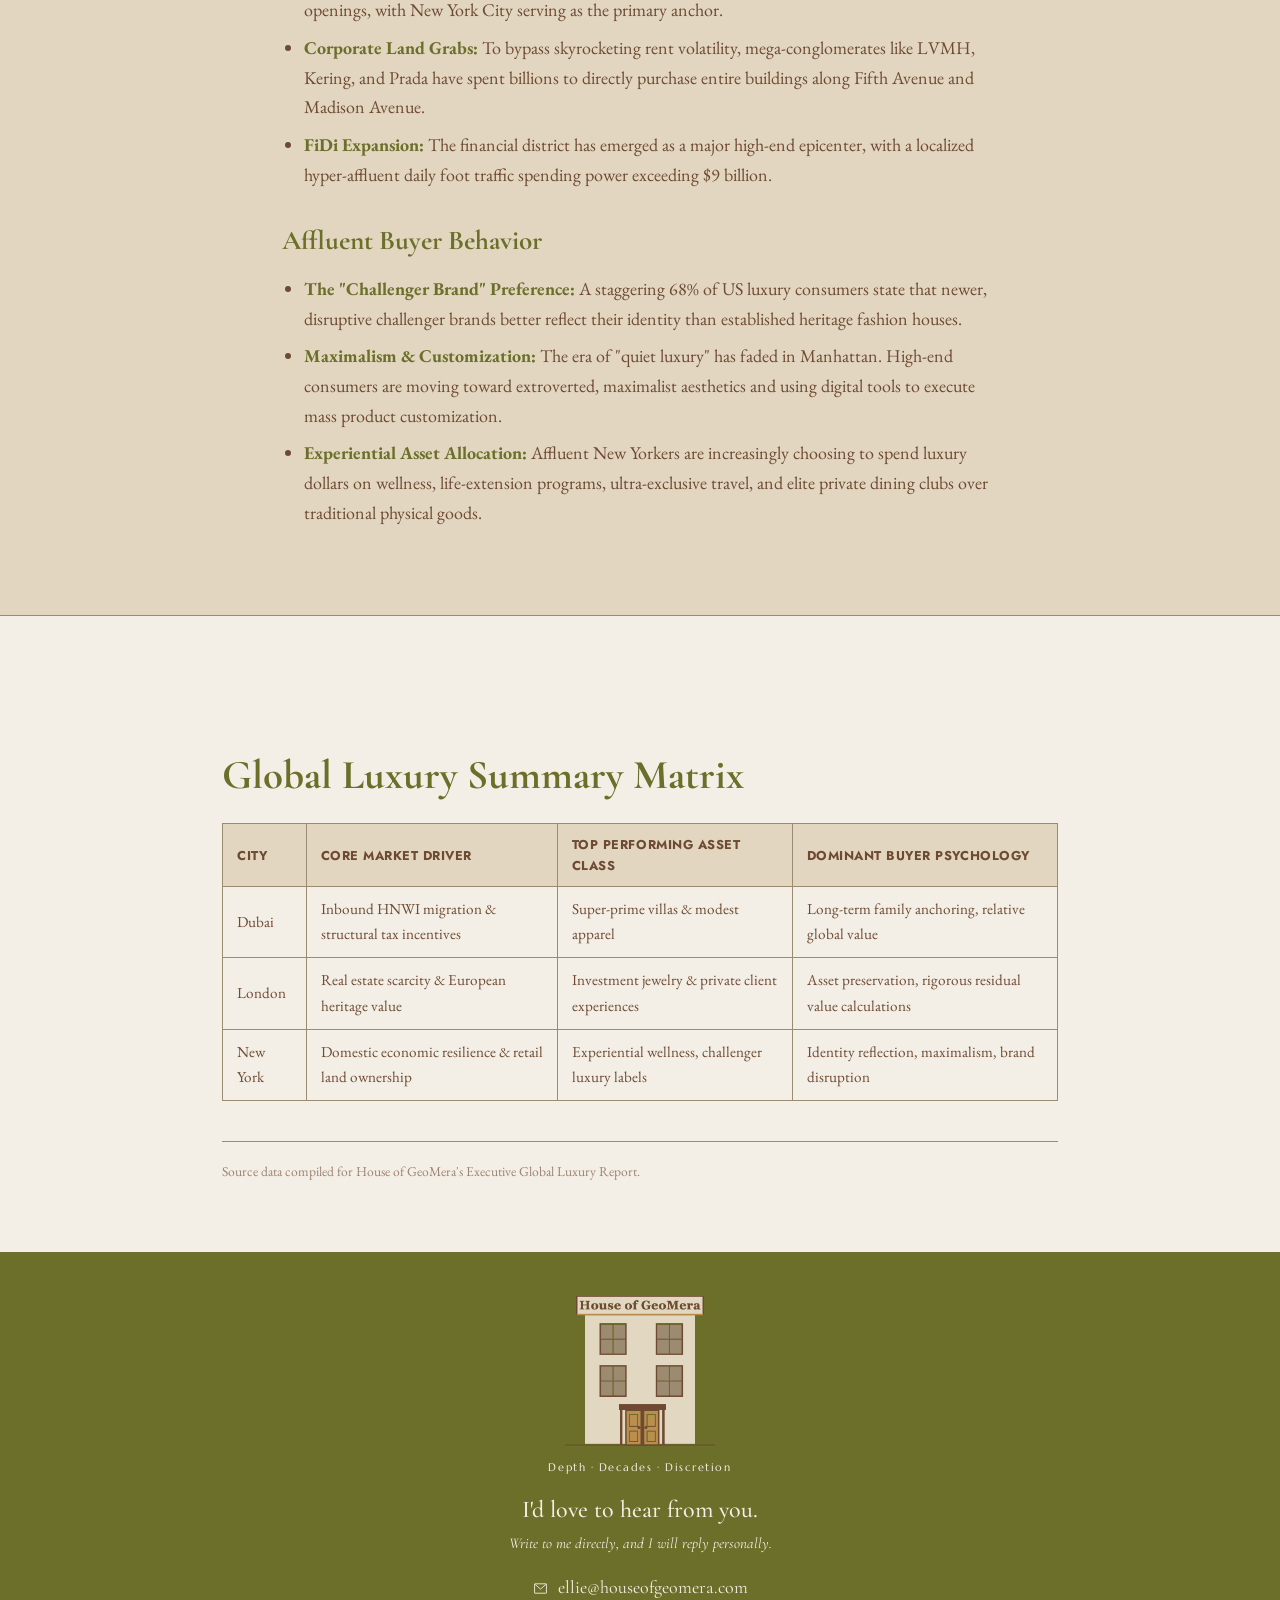
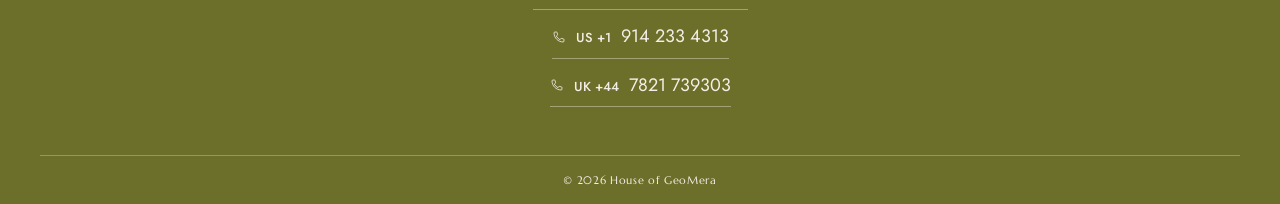
==== commit 98a9c3d3: "Rename Manhattan nav tab to Private Office; replace manhattan-neighborhoods.html content with Privat" ====
--- a/luxury-intelligence/global-report-2025-2026/index.html
+++ b/luxury-intelligence/global-report-2025-2026/index.html
@@ -68,7 +68,7 @@
       </div>
       <a href="/about.html" class="tab r2c2">About Ellie</a>
       <a href="/luxury-intelligence/global-report-2025-2026/" class="tab r2c3 current">The Intelligence Brief</a>
-      <a href="/manhattan-neighborhoods.html" class="tab r2c4">Manhattan</a>
+      <a href="/manhattan-neighborhoods.html" class="tab r2c4">Private Office</a>
     </div>
   </div>
 </header>
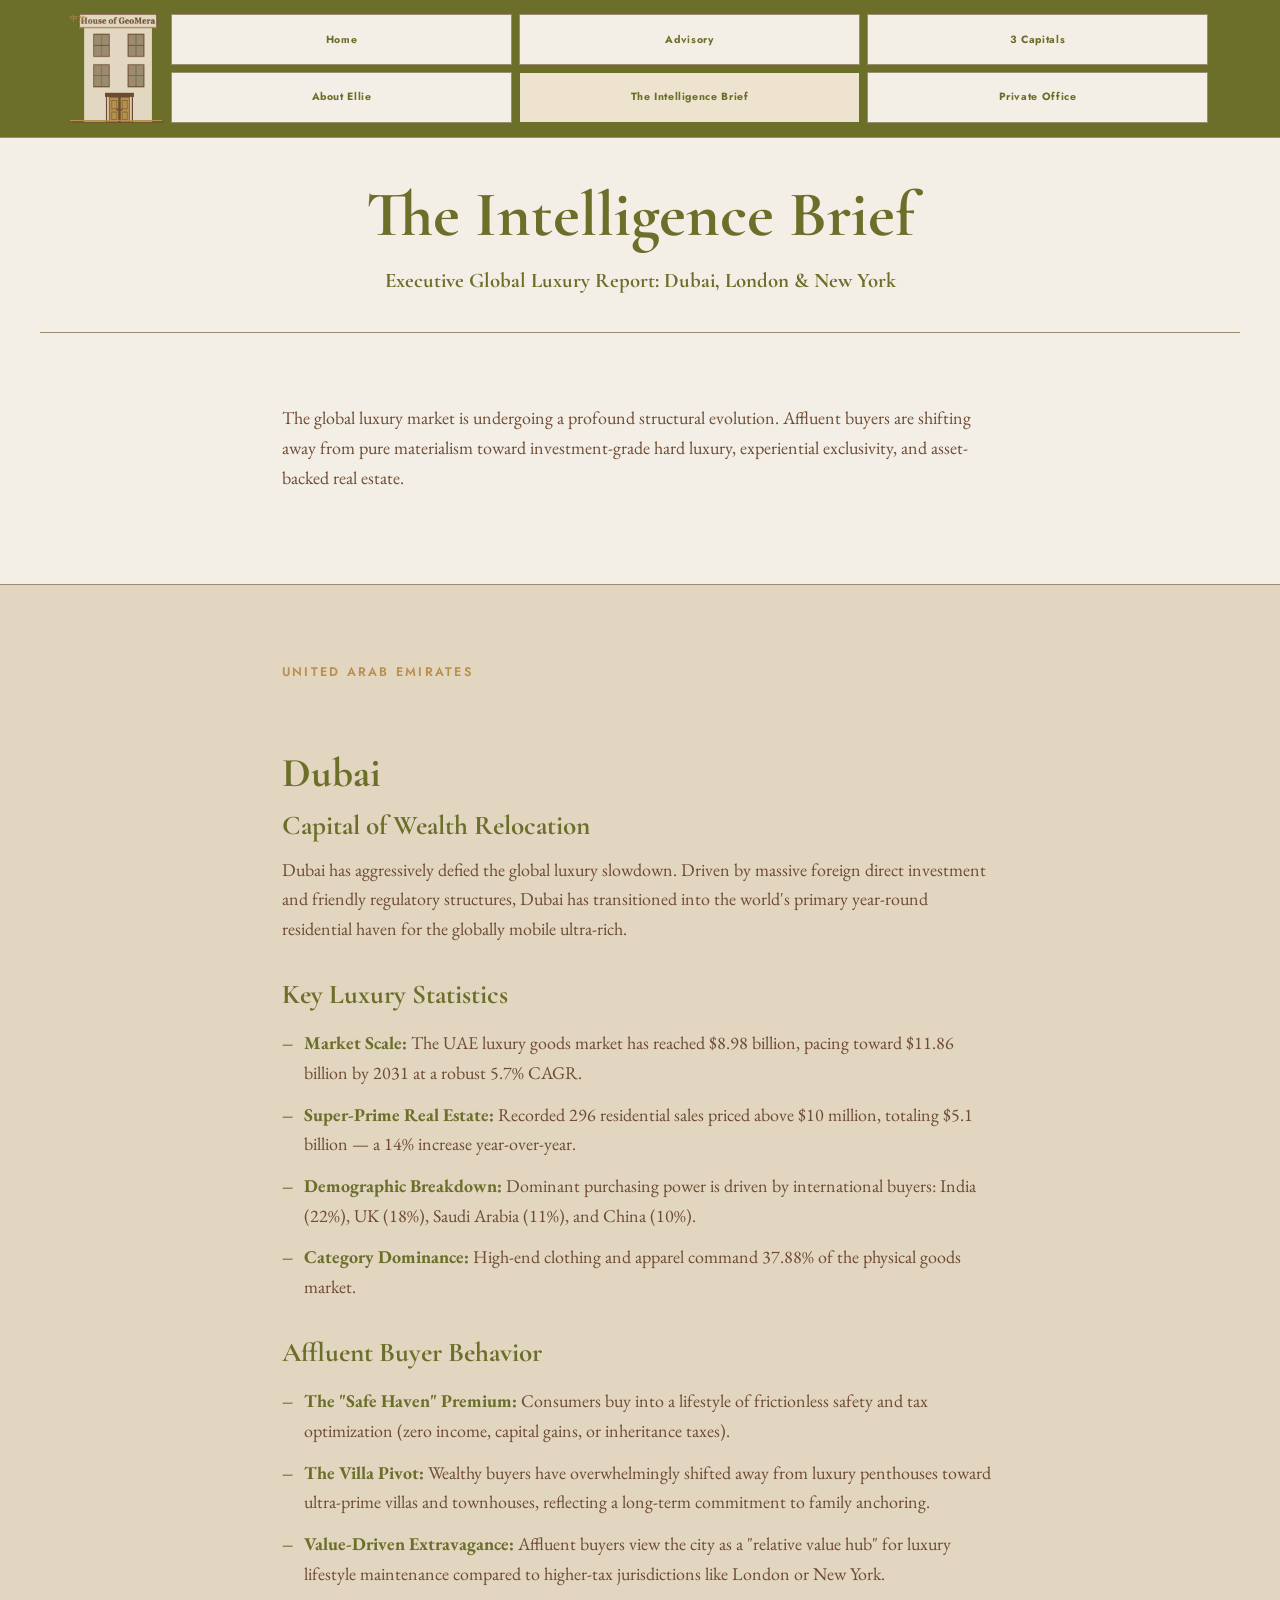
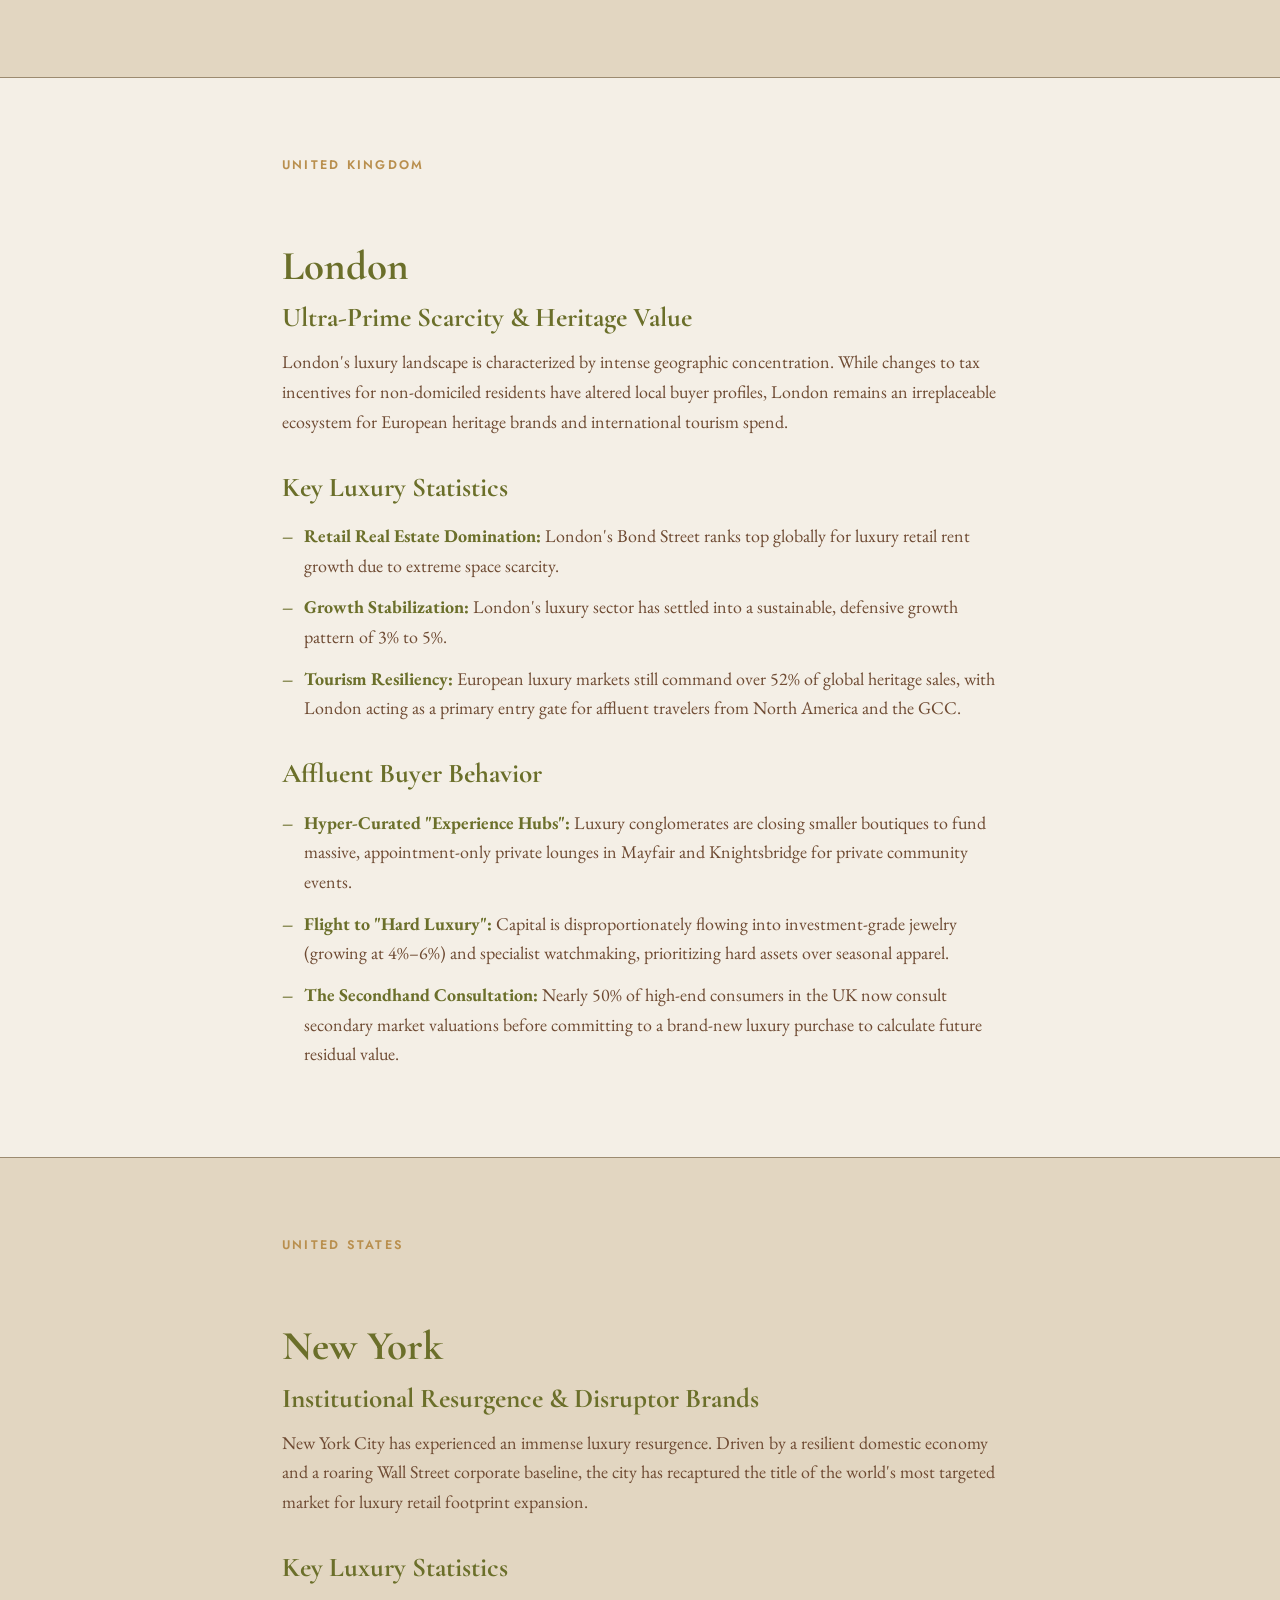
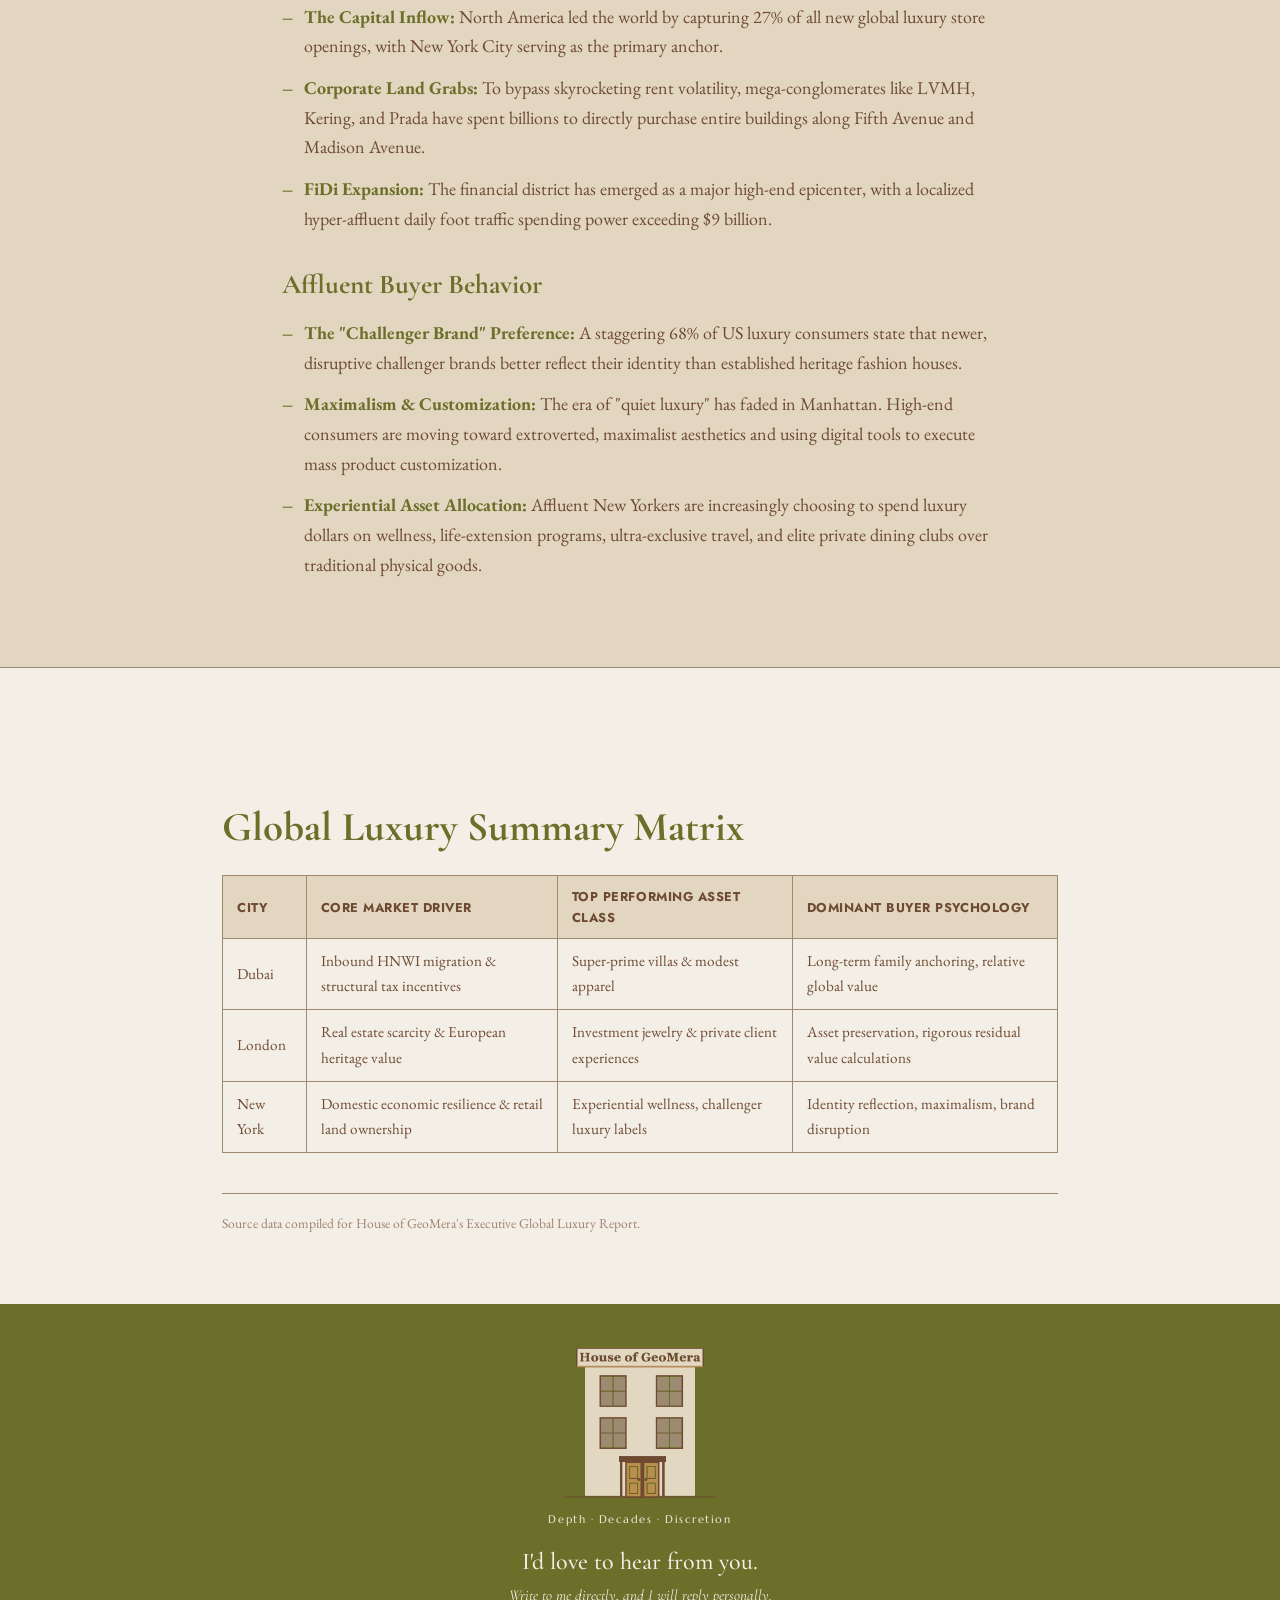
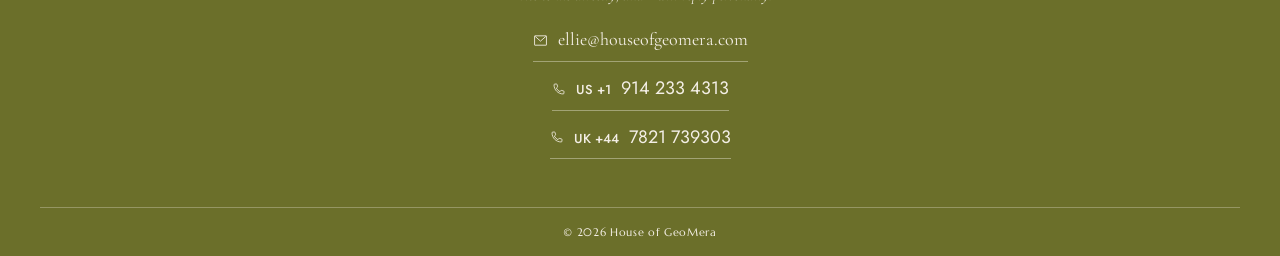
==== commit a5bdc27e: "Move Private Office page to /private-office/ with 301 redirect from old URL, updated schema/meta, el" ====
--- a/luxury-intelligence/global-report-2025-2026/index.html
+++ b/luxury-intelligence/global-report-2025-2026/index.html
@@ -68,7 +68,7 @@
       </div>
       <a href="/about.html" class="tab r2c2">About Ellie</a>
       <a href="/luxury-intelligence/global-report-2025-2026/" class="tab r2c3 current">The Intelligence Brief</a>
-      <a href="/manhattan-neighborhoods.html" class="tab r2c4">Private Office</a>
+      <a href="/private-office/" class="tab r2c4">Private Office</a>
     </div>
   </div>
 </header>
--- a/css/style.css
+++ b/css/style.css
@@ -401,8 +401,9 @@
 .prose { max-width: 780px; }
 .prose h2 { margin-top: 1.6em; }
 .prose h3 { margin-top: 1.3em; color: var(--olive); }
-.prose ul { padding-left: 22px; }
-.prose li { margin-bottom: 8px; }
+.prose ul { list-style: none; padding-left: 0; }
+.prose li { position: relative; padding-left: 22px; margin-bottom: 12px; }
+.prose li::before { content: "\2013"; position: absolute; left: 0; color: var(--olive); font-weight: 700; }
 
 table.data-table {
   width: 100%;
